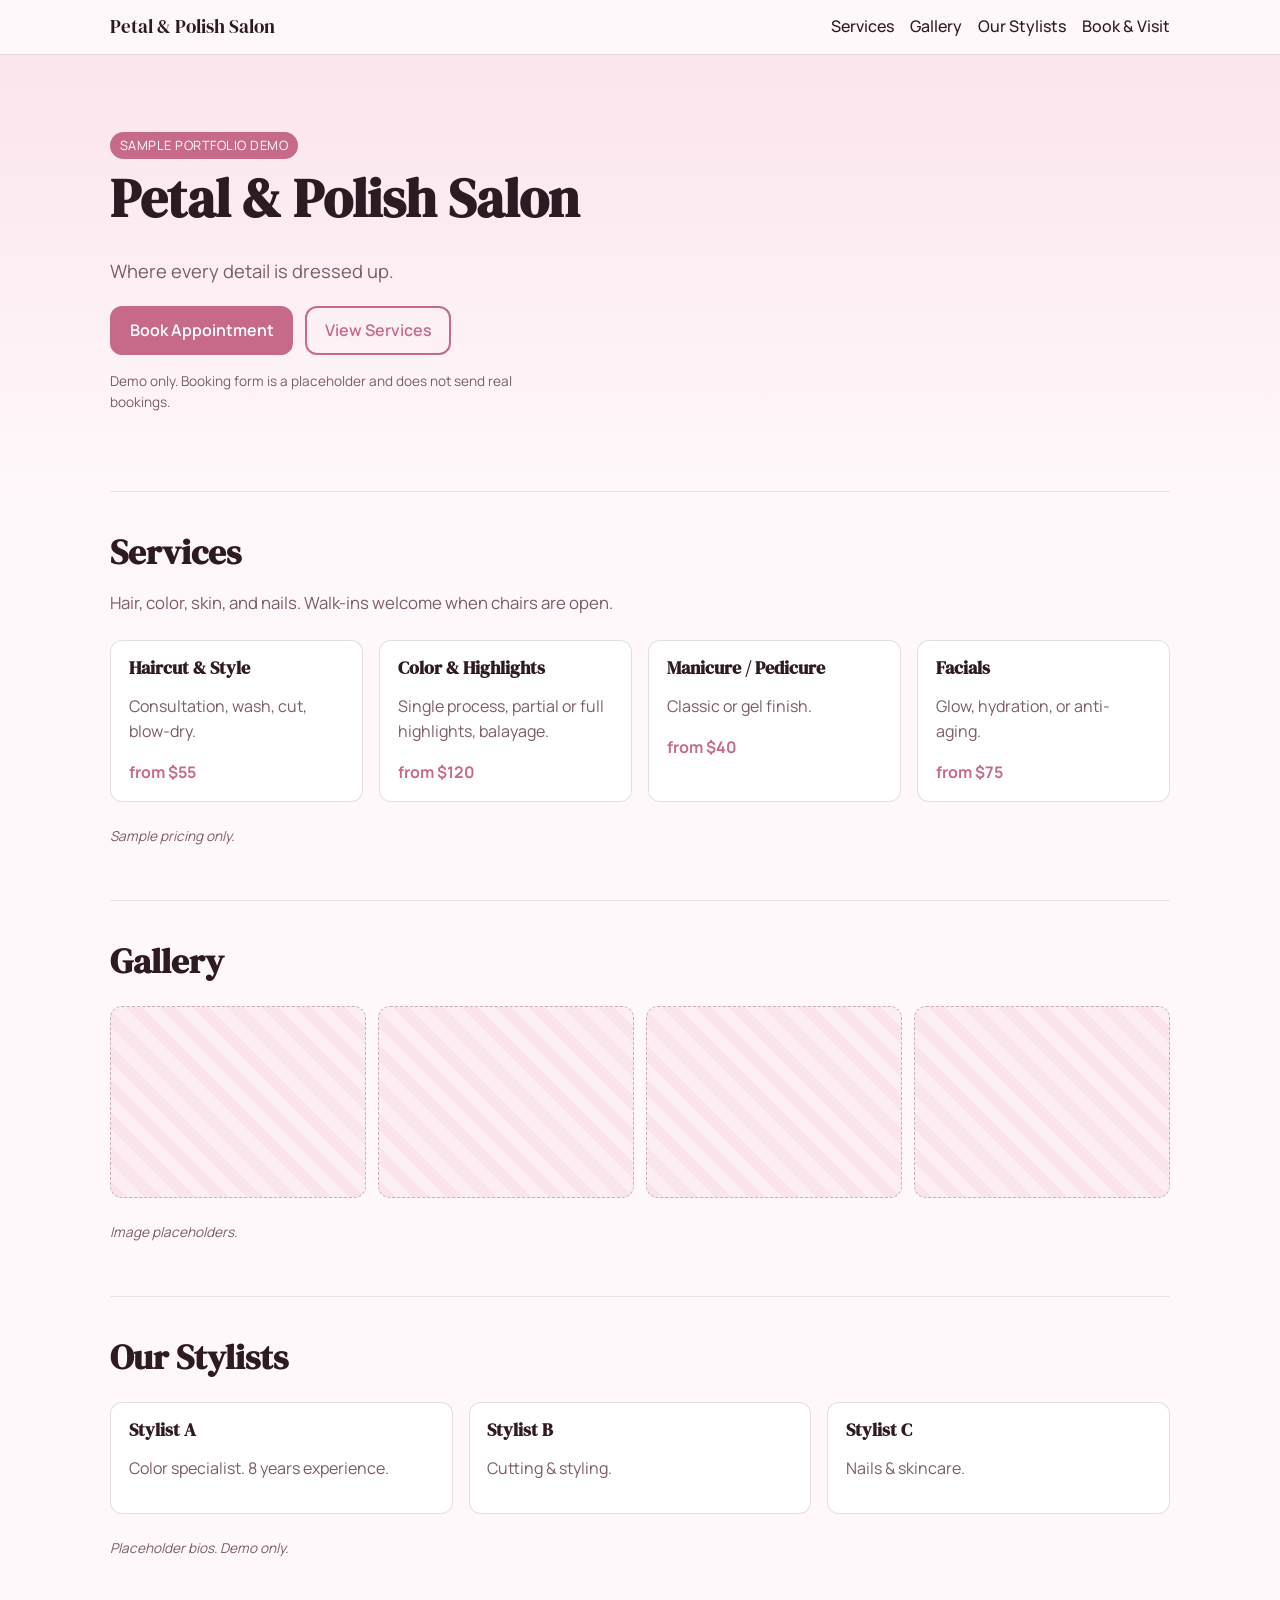
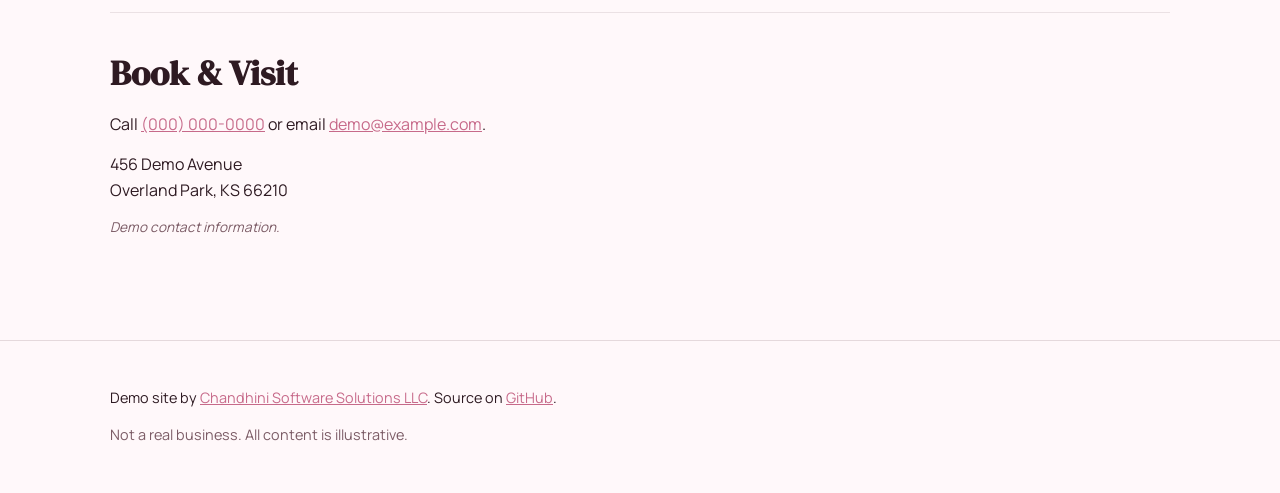
==== index.html @ 7365893c "feat: initial demo site scaffold" ====
<!DOCTYPE html>
<html lang="en">
<head>
  <meta charset="UTF-8" />
  <meta name="viewport" content="width=device-width, initial-scale=1.0" />
  <title>Petal & Polish Salon — Demo Site</title>
  <meta name="description" content="A sample portfolio demo of a beauty salon website built by Chandhini Software Solutions LLC." />
  <meta name="robots" content="index, follow" />
  <link rel="canonical" href="https://salon.chandhini.com/" />

  <!-- Open Graph -->
  <meta property="og:type" content="website" />
  <meta property="og:title" content="Petal & Polish Salon — Demo Site" />
  <meta property="og:description" content="A sample portfolio demo of a beauty salon website built by Chandhini Software Solutions LLC." />
  <meta property="og:url" content="https://salon.chandhini.com/" />

  <!-- Fonts -->
  <link rel="preconnect" href="https://fonts.googleapis.com" />
  <link rel="preconnect" href="https://fonts.gstatic.com" crossorigin />
  <link href="https://fonts.googleapis.com/css2?family=DM+Serif+Display&family=Manrope:wght@400;500;600;700&display=swap" rel="stylesheet" />

  <link rel="stylesheet" href="assets/css/styles.css" />
</head>
<body>

  <a class="skip-link" href="#main">Skip to content</a>

  <header class="site-header">
    <div class="container header-row">
      <a class="brand" href="#top">Petal & Polish Salon</a>
      <nav aria-label="Primary">
        <ul class="nav"><li><a href="#services">Services</a></li><li><a href="#gallery">Gallery</a></li><li><a href="#stylists">Our Stylists</a></li><li><a href="#contact">Book & Visit</a></li></ul>
      </nav>
    </div>
  </header>

  <main id="main">
    <section id="top" class="hero">
      <div class="container">
        <p class="demo-badge">Sample portfolio demo</p>
        <h1>Petal & Polish Salon</h1>
        <p class="tagline">Where every detail is dressed up.</p>
        <div class="cta-row">
          <a class="btn primary" href="#contact">Book Appointment</a>
          <a class="btn ghost" href="#services">View Services</a>
        </div>
        <p class="demo-note">Demo only. Booking form is a placeholder and does not send real bookings.</p>
      </div>
    </section>

    <div class="container">

  <section id="services" class="section">
    <h2>Services</h2>
    <p class="lead">Hair, color, skin, and nails. Walk-ins welcome when chairs are open.</p>
            <div class="cards">
              <article class="card"><h3>Haircut &amp; Style</h3><p class="muted">Consultation, wash, cut, blow-dry.</p><p class="price">from $55</p></article>
              <article class="card"><h3>Color &amp; Highlights</h3><p class="muted">Single process, partial or full highlights, balayage.</p><p class="price">from $120</p></article>
              <article class="card"><h3>Manicure / Pedicure</h3><p class="muted">Classic or gel finish.</p><p class="price">from $40</p></article>
              <article class="card"><h3>Facials</h3><p class="muted">Glow, hydration, or anti-aging.</p><p class="price">from $75</p></article>
            </div>
            <p class="note">Sample pricing only.</p>
  </section>

  <section id="gallery" class="section">
    <h2>Gallery</h2>
    <div class="grid">
              <div class="img-placeholder" role="img" aria-label="Salon interior"></div>
              <div class="img-placeholder" role="img" aria-label="Color station"></div>
              <div class="img-placeholder" role="img" aria-label="Manicure work"></div>
              <div class="img-placeholder" role="img" aria-label="Finished hairstyle"></div>
            </div>
            <p class="note">Image placeholders.</p>
  </section>

  <section id="stylists" class="section">
    <h2>Our Stylists</h2>
    <div class="cards">
              <article class="card"><h3>Stylist A</h3><p class="muted">Color specialist. 8 years experience.</p></article>
              <article class="card"><h3>Stylist B</h3><p class="muted">Cutting &amp; styling.</p></article>
              <article class="card"><h3>Stylist C</h3><p class="muted">Nails &amp; skincare.</p></article>
            </div>
            <p class="note">Placeholder bios. Demo only.</p>
  </section>

  <section id="contact" class="section">
    <h2>Book &amp; Visit</h2>
    <p>Call <a href="tel:+10000000000">(000) 000-0000</a> or email
               <a href="mailto:demo@example.com">demo@example.com</a>.</p>
            <address>
              456 Demo Avenue<br/>
              Overland Park, KS 66210
            </address>
            <p class="note">Demo contact information.</p>
  </section>

    </div>
  </main>

  <footer class="site-footer">
    <div class="container">
      <p>Demo site by <a href="https://chandhini.com">Chandhini Software Solutions LLC</a>.
         Source on <a href="https://github.com/bayina/salon-demo">GitHub</a>.</p>
      <p class="muted">Not a real business. All content is illustrative.</p>
    </div>
  </footer>

  <script src="assets/js/main.js"></script>
</body>
</html>
---- assets/css/styles.css ----
:root {
  --primary: #C76A8A;
  --accent:  #F2C2D1;
  --bg:      #FFF8FA;
  --text:    #2E1A22;
  --muted:   #7C5C66;
  --max:     1100px;
  --radius:  12px;
}

* { box-sizing: border-box; }
html { scroll-behavior: smooth; }
body {
  margin: 0;
  font-family: 'Manrope', system-ui, sans-serif;
  background: var(--bg);
  color: var(--text);
  line-height: 1.55;
  -webkit-font-smoothing: antialiased;
}
h1, h2, h3 {
  font-family: 'DM Serif Display', serif;
  font-weight: 700;
  margin: 0 0 .5em;
  line-height: 1.15;
}
h1 { font-size: clamp(2rem, 4vw + 1rem, 3.4rem); }
h2 { font-size: clamp(1.5rem, 2vw + 1rem, 2.2rem); margin-top: 0; }
h3 { font-size: 1.15rem; }

a { color: var(--primary); }
a:hover { text-decoration: underline; }

.container { max-width: var(--max); margin: 0 auto; padding: 0 1.25rem; }

.skip-link {
  position: absolute; left: -9999px; top: auto;
  background: var(--primary); color: #fff; padding: .5rem 1rem;
}
.skip-link:focus { left: 1rem; top: 1rem; }

.site-header {
  position: sticky; top: 0; z-index: 10;
  background: var(--bg);
  border-bottom: 1px solid color-mix(in srgb, var(--muted) 20%, transparent);
}
.header-row {
  display: flex; align-items: center; justify-content: space-between;
  padding: .75rem 1.25rem;
}
.brand { font-family: 'DM Serif Display', serif; font-size: 1.2rem; text-decoration: none; color: var(--text); }
.nav { list-style: none; padding: 0; margin: 0; display: flex; gap: 1rem; flex-wrap: wrap; }
.nav a { text-decoration: none; color: var(--text); font-weight: 500; }
.nav a:hover { color: var(--primary); }

.hero {
  padding: clamp(2.5rem, 6vw, 5rem) 0 clamp(2rem, 5vw, 4rem);
  background: linear-gradient(180deg, color-mix(in srgb, var(--accent) 35%, var(--bg)) 0%, var(--bg) 100%);
}
.demo-badge {
  display: inline-block;
  font-size: .8rem; letter-spacing: .04em; text-transform: uppercase;
  background: var(--primary); color: #fff;
  padding: .25rem .6rem; border-radius: 999px; margin: 0 0 .5rem;
}
.tagline { font-size: 1.15rem; color: var(--muted); max-width: 36ch; }
.demo-note { font-size: .85rem; color: var(--muted); margin-top: 1rem; max-width: 56ch; }

.cta-row { display: flex; gap: .75rem; margin-top: 1.25rem; flex-wrap: wrap; }
.btn {
  display: inline-block;
  padding: .65rem 1.1rem;
  border-radius: var(--radius);
  text-decoration: none;
  font-weight: 600;
  border: 2px solid var(--primary);
  transition: transform .12s ease, background .12s ease;
}
.btn.primary { background: var(--primary); color: #fff; }
.btn.ghost   { background: transparent; color: var(--primary); }
.btn:hover { transform: translateY(-1px); }

.section { padding: 2.5rem 0; border-top: 1px solid color-mix(in srgb, var(--muted) 15%, transparent); }
.lead { font-size: 1.05rem; color: var(--muted); max-width: 60ch; }
.note { font-size: .85rem; color: var(--muted); font-style: italic; }
.muted { color: var(--muted); }

.cards {
  display: grid; gap: 1rem;
  grid-template-columns: repeat(auto-fit, minmax(220px, 1fr));
  margin: 1.5rem 0;
}
.card {
  background: #fff;
  border: 1px solid color-mix(in srgb, var(--muted) 20%, transparent);
  border-radius: var(--radius);
  padding: 1rem 1.1rem;
}
.card .price { font-weight: 700; color: var(--primary); margin: .5rem 0 0; }

.grid {
  display: grid; gap: .75rem;
  grid-template-columns: repeat(auto-fit, minmax(180px, 1fr));
  margin: 1.5rem 0;
}
.img-placeholder {
  aspect-ratio: 4 / 3;
  background:
    repeating-linear-gradient(45deg,
      color-mix(in srgb, var(--accent) 35%, transparent),
      color-mix(in srgb, var(--accent) 35%, transparent) 12px,
      color-mix(in srgb, var(--accent) 18%, transparent) 12px,
      color-mix(in srgb, var(--accent) 18%, transparent) 24px);
  border-radius: var(--radius);
  border: 1px dashed color-mix(in srgb, var(--muted) 40%, transparent);
}

form label { display: block; margin: .75rem 0; font-weight: 500; }
form input, form textarea {
  width: 100%; padding: .55rem .7rem;
  border: 1px solid color-mix(in srgb, var(--muted) 30%, transparent);
  border-radius: 8px; font: inherit;
}
form input:focus, form textarea:focus {
  outline: 2px solid var(--primary); outline-offset: 2px;
}

details {
  background: #fff; border-radius: var(--radius);
  padding: .75rem 1rem; margin: .5rem 0;
  border: 1px solid color-mix(in srgb, var(--muted) 20%, transparent);
}
summary { cursor: pointer; font-weight: 600; }

address { font-style: normal; line-height: 1.6; }

.site-footer {
  margin-top: 3rem; padding: 2rem 0;
  border-top: 1px solid color-mix(in srgb, var(--muted) 20%, transparent);
  font-size: .9rem;
}

@media (prefers-reduced-motion: reduce) {
  html { scroll-behavior: auto; }
  .btn:hover { transform: none; }
}
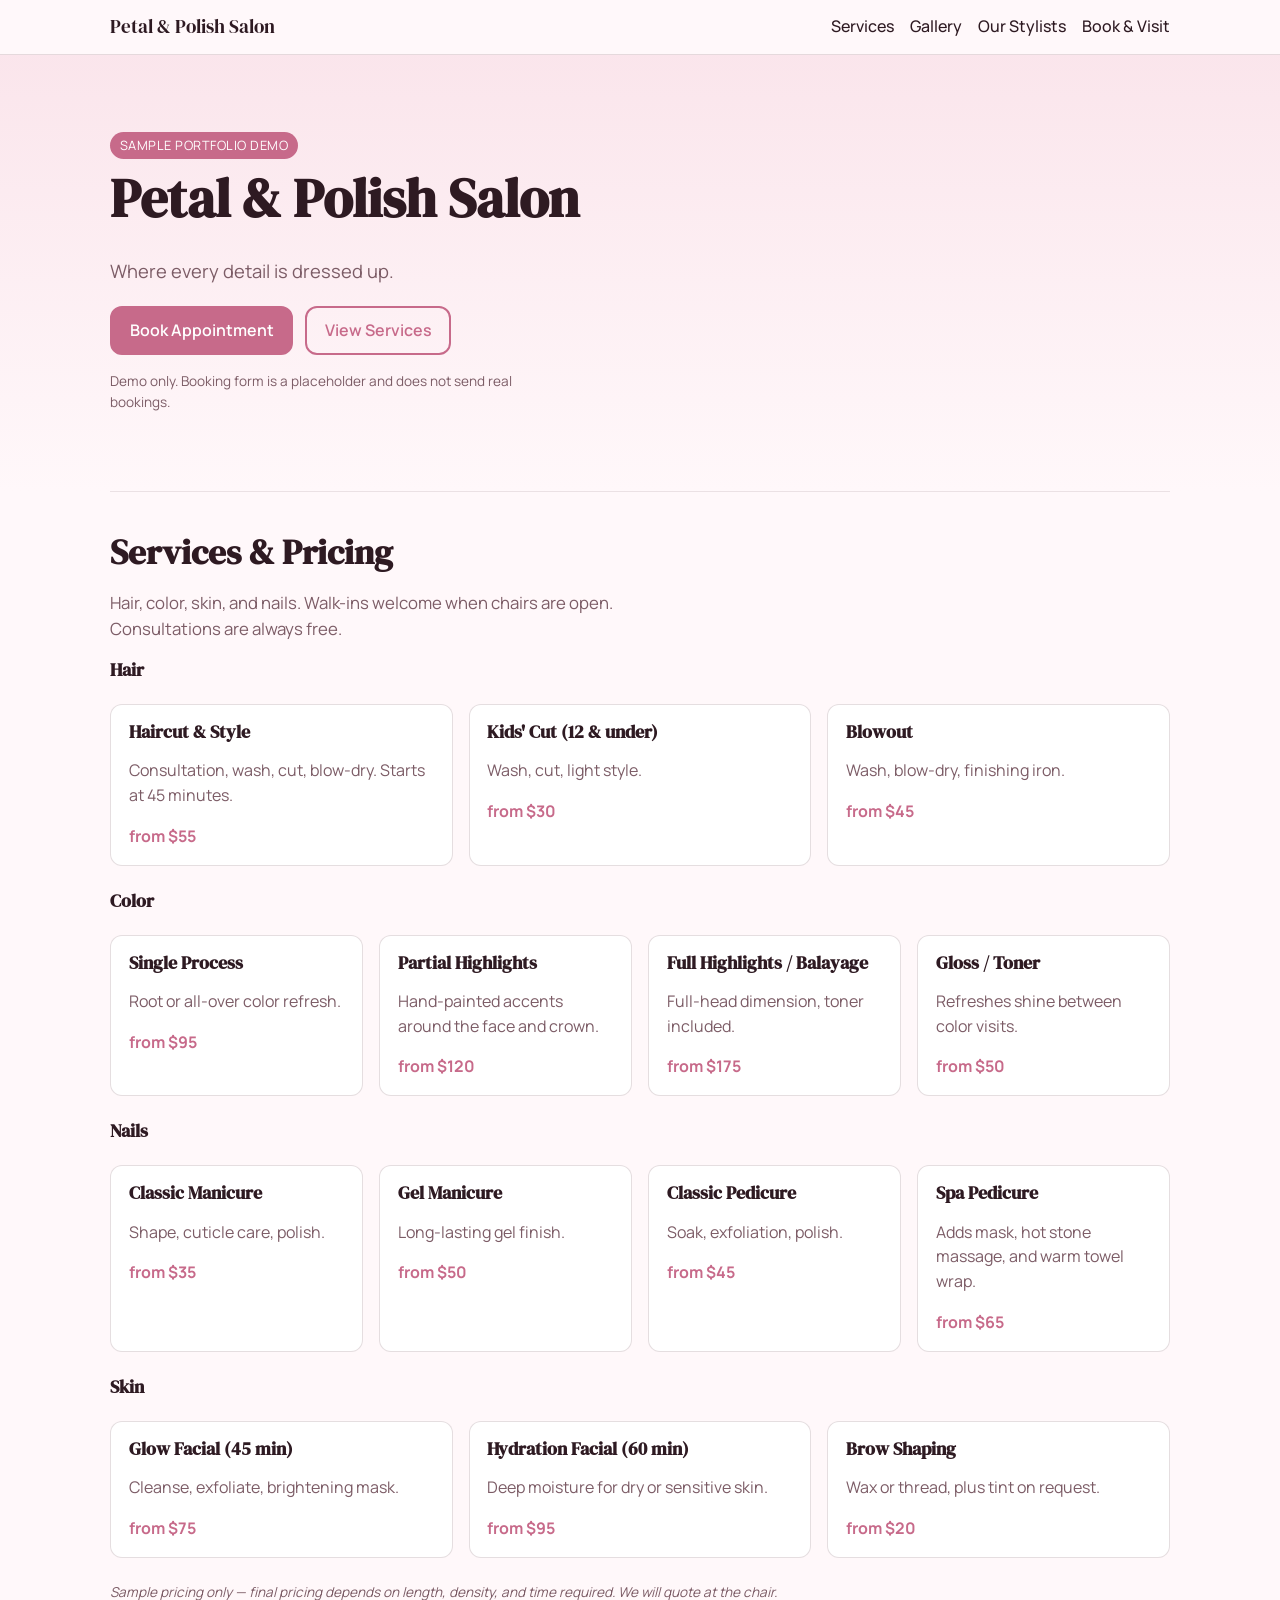
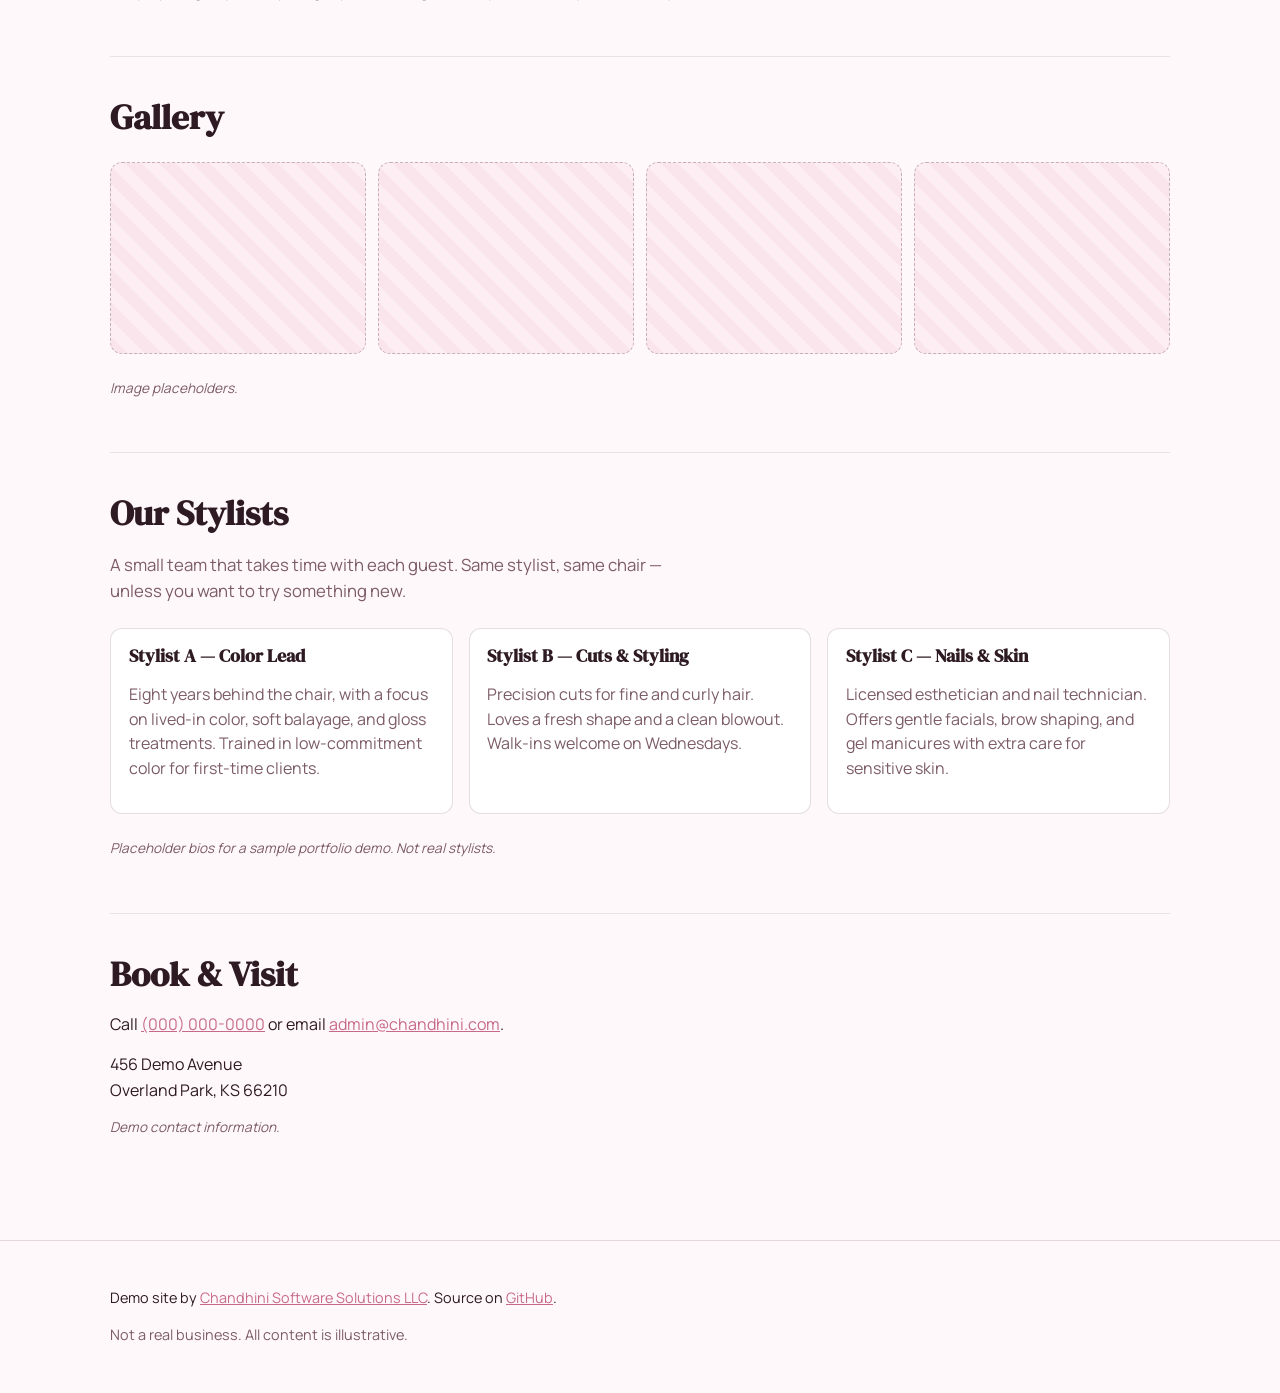
==== commit 06ab5b5f: "feat: expand salon services pricing and stylist bios" ====
--- a/index.html
+++ b/index.html
@@ -51,15 +51,40 @@
     <div class="container">
 
   <section id="services" class="section">
-    <h2>Services</h2>
-    <p class="lead">Hair, color, skin, and nails. Walk-ins welcome when chairs are open.</p>
+    <h2>Services &amp; Pricing</h2>
+    <p class="lead">Hair, color, skin, and nails. Walk-ins welcome when chairs are open. Consultations are always free.</p>
+
+            <h3 class="menu-heading">Hair</h3>
             <div class="cards">
-              <article class="card"><h3>Haircut &amp; Style</h3><p class="muted">Consultation, wash, cut, blow-dry.</p><p class="price">from $55</p></article>
-              <article class="card"><h3>Color &amp; Highlights</h3><p class="muted">Single process, partial or full highlights, balayage.</p><p class="price">from $120</p></article>
-              <article class="card"><h3>Manicure / Pedicure</h3><p class="muted">Classic or gel finish.</p><p class="price">from $40</p></article>
-              <article class="card"><h3>Facials</h3><p class="muted">Glow, hydration, or anti-aging.</p><p class="price">from $75</p></article>
+              <article class="card"><h3>Haircut &amp; Style</h3><p class="muted">Consultation, wash, cut, blow-dry. Starts at 45 minutes.</p><p class="price">from $55</p></article>
+              <article class="card"><h3>Kids' Cut (12 &amp; under)</h3><p class="muted">Wash, cut, light style.</p><p class="price">from $30</p></article>
+              <article class="card"><h3>Blowout</h3><p class="muted">Wash, blow-dry, finishing iron.</p><p class="price">from $45</p></article>
             </div>
-            <p class="note">Sample pricing only.</p>
+
+            <h3 class="menu-heading">Color</h3>
+            <div class="cards">
+              <article class="card"><h3>Single Process</h3><p class="muted">Root or all-over color refresh.</p><p class="price">from $95</p></article>
+              <article class="card"><h3>Partial Highlights</h3><p class="muted">Hand-painted accents around the face and crown.</p><p class="price">from $120</p></article>
+              <article class="card"><h3>Full Highlights / Balayage</h3><p class="muted">Full-head dimension, toner included.</p><p class="price">from $175</p></article>
+              <article class="card"><h3>Gloss / Toner</h3><p class="muted">Refreshes shine between color visits.</p><p class="price">from $50</p></article>
+            </div>
+
+            <h3 class="menu-heading">Nails</h3>
+            <div class="cards">
+              <article class="card"><h3>Classic Manicure</h3><p class="muted">Shape, cuticle care, polish.</p><p class="price">from $35</p></article>
+              <article class="card"><h3>Gel Manicure</h3><p class="muted">Long-lasting gel finish.</p><p class="price">from $50</p></article>
+              <article class="card"><h3>Classic Pedicure</h3><p class="muted">Soak, exfoliation, polish.</p><p class="price">from $45</p></article>
+              <article class="card"><h3>Spa Pedicure</h3><p class="muted">Adds mask, hot stone massage, and warm towel wrap.</p><p class="price">from $65</p></article>
+            </div>
+
+            <h3 class="menu-heading">Skin</h3>
+            <div class="cards">
+              <article class="card"><h3>Glow Facial (45 min)</h3><p class="muted">Cleanse, exfoliate, brightening mask.</p><p class="price">from $75</p></article>
+              <article class="card"><h3>Hydration Facial (60 min)</h3><p class="muted">Deep moisture for dry or sensitive skin.</p><p class="price">from $95</p></article>
+              <article class="card"><h3>Brow Shaping</h3><p class="muted">Wax or thread, plus tint on request.</p><p class="price">from $20</p></article>
+            </div>
+
+            <p class="note">Sample pricing only — final pricing depends on length, density, and time required. We will quote at the chair.</p>
   </section>
 
   <section id="gallery" class="section">
@@ -75,18 +100,28 @@
 
   <section id="stylists" class="section">
     <h2>Our Stylists</h2>
-    <div class="cards">
-              <article class="card"><h3>Stylist A</h3><p class="muted">Color specialist. 8 years experience.</p></article>
-              <article class="card"><h3>Stylist B</h3><p class="muted">Cutting &amp; styling.</p></article>
-              <article class="card"><h3>Stylist C</h3><p class="muted">Nails &amp; skincare.</p></article>
+    <p class="lead">A small team that takes time with each guest. Same stylist, same chair — unless you want to try something new.</p>
+            <div class="cards">
+              <article class="card">
+                <h3>Stylist A — Color Lead</h3>
+                <p class="muted">Eight years behind the chair, with a focus on lived-in color, soft balayage, and gloss treatments. Trained in low-commitment color for first-time clients.</p>
+              </article>
+              <article class="card">
+                <h3>Stylist B — Cuts &amp; Styling</h3>
+                <p class="muted">Precision cuts for fine and curly hair. Loves a fresh shape and a clean blowout. Walk-ins welcome on Wednesdays.</p>
+              </article>
+              <article class="card">
+                <h3>Stylist C — Nails &amp; Skin</h3>
+                <p class="muted">Licensed esthetician and nail technician. Offers gentle facials, brow shaping, and gel manicures with extra care for sensitive skin.</p>
+              </article>
             </div>
-            <p class="note">Placeholder bios. Demo only.</p>
+            <p class="note">Placeholder bios for a sample portfolio demo. Not real stylists.</p>
   </section>
 
   <section id="contact" class="section">
     <h2>Book &amp; Visit</h2>
     <p>Call <a href="tel:+10000000000">(000) 000-0000</a> or email
-               <a href="mailto:demo@example.com">demo@example.com</a>.</p>
+               <a href="mailto:admin@chandhini.com">admin@chandhini.com</a>.</p>
             <address>
               456 Demo Avenue<br/>
               Overland Park, KS 66210
